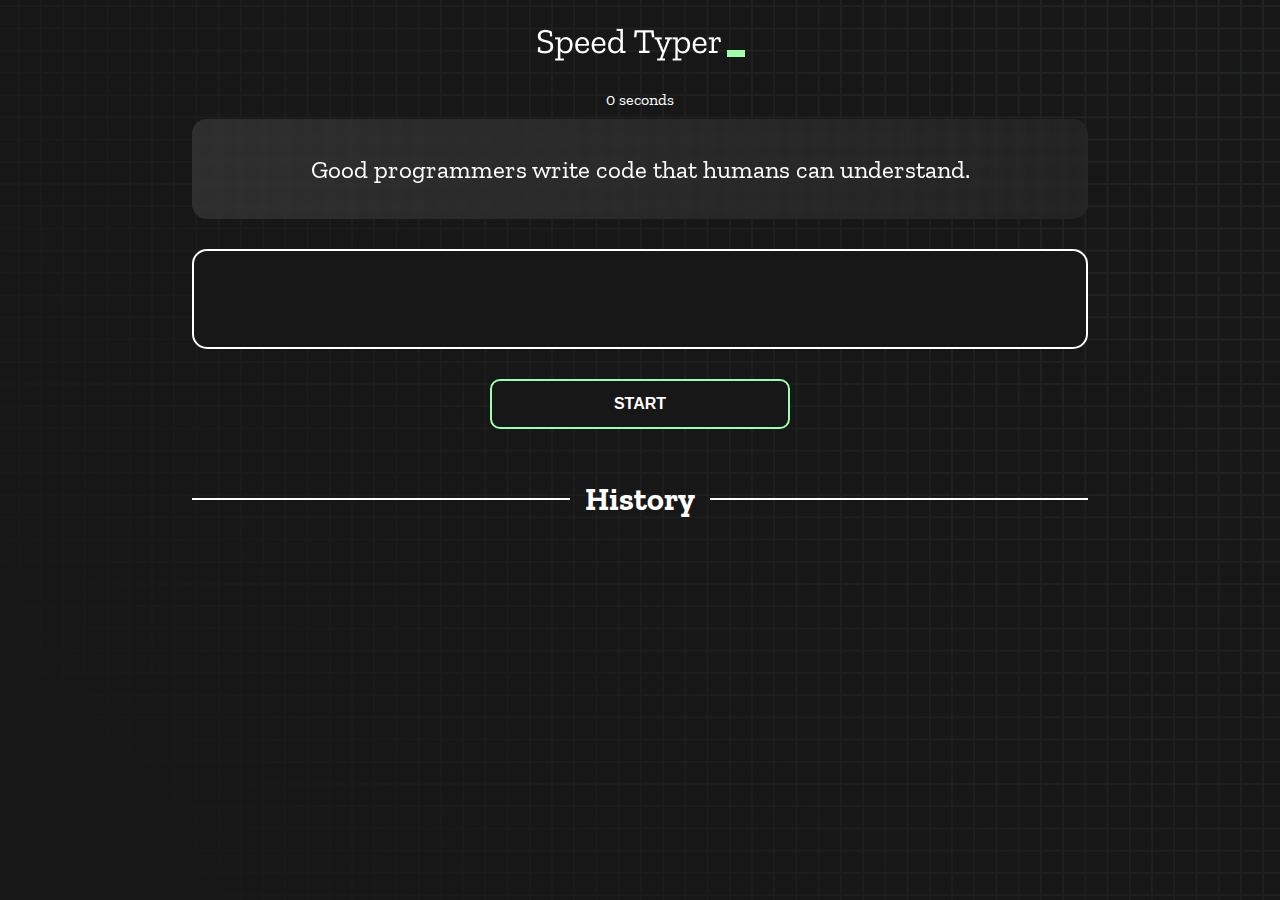
==== index.html @ 37e2efec "Initial commit" ====
<!DOCTYPE html>
<html lang="en">
  <head>
    <meta charset="UTF-8" />
    <meta http-equiv="X-UA-Compatible" content="IE=edge" />
    <meta name="viewport" content="width=device-width, initial-scale=1.0" />
    <title>Speed Monster</title>
    <link rel="stylesheet" href="styles.css" />
    <link rel="preconnect" href="https://fonts.googleapis.com" />
    <link rel="preconnect" href="https://fonts.gstatic.com" crossorigin />
    <link
      href="https://fonts.googleapis.com/css2?family=Zilla+Slab:wght@300;400;500&display=swap"
      rel="stylesheet"
    />
  </head>
  <body>
    <h1 class="title"><img src="./logo.png" /></h1>
    <div id="show-time">0 seconds</div>

    <div class="box-container">
      <div id="question"></div>

      <div id="display" class="inactive"></div>

      <div class="buttons">
        <button id="starts">START</button>
      </div>

      <div class="divider-container">
        <div class="line"></div>
        <h1 class="title2">History</h1>
        <div class="line"></div>
      </div>
      <div id="histories"></div>
    </div>

    <div id="countdown"></div>
    <div id="modal-background" class="hidden"></div>
    <div id="result" class="hidden"></div>

    <script src="./history.js"></script>
    <script src="./script.js"></script>
  </body>
</html>
---- styles.css ----
* {
  padding: 0;
  margin: 0;
  box-sizing: border-box;
}

body {
  background-image: url("./bg.png");
  background-size: cover;
  background-position: left top;
  font-family: "Zilla Slab", serif;
}

.box-container {
  width: 70%;
  margin: 0 auto;
}

#question {
  height: 100px;
  display: flex;
  align-items: center;
  justify-content: center;
  color: white;
  font-size: 25px;
  border-radius: 15px;
  background: rgb(255, 255, 255);
  background: linear-gradient(
    92.49deg,
    rgba(255, 255, 255, 0.1) 0.18%,
    rgba(255, 255, 255, 0.05) 99.85%
  );
  backdrop-filter: blur(5px);
  margin-bottom: 30px;
}

#display {
  height: 100px;
  display: flex;
  flex-wrap: wrap;
  align-items: center;
  padding-left: 5rem;
  color: white;
  font-size: 32px;
  background-color: #171717;
  border: 2px solid #9dffad;
  border-radius: 15px;
}

#countdown {
  position: fixed;
  height: 100vh;
  width: 100vw;
  background-color: rgba(0, 0, 0, 0.8);
  top: 0;
  left: 0;
  display: flex;
  align-items: center;
  justify-content: center;
  font-size: 3rem;
  color: white;
  display: none;
}
#result {
  position: fixed;
  top: 10%; 
  left: 10%;
  transform: translate(-50%, -50%);
  height: 250px;
  width: 400px;
  background-color: #171717;
  border-radius: 15px;
  border: 2px solid #9dffad;
  color: white;
  text-align: center;
  padding: 2rem;
}
#show-time{
  text-align: center;
  color: white;
  margin: 10px 0;
}

.green {
  color: #9dffad;
}
.red {
  color: #eb6565;
}
.bold {
  font-weight: 700;
}
.inactive {
  border: 2px solid white !important;
}
.hidden {
  display: none;
}
.title {
  text-align: center;
  color: white;
  margin: 20px 0;
}

.divider-container {
  height: 80px;
  display: flex;
  justify-content: center;
  align-items: center;
  gap: 15px;
  margin: 0 auto;
}

.line {
  height: 2px;
  background: white;
  width: 100%;
}

.title2 {
  color: white;
  display: block;
}

.buttons {
  display: flex;
  justify-content: center;
  margin: 30px 0;
}
button {
  padding: 10px 20px;
  border: none;
  font-size: 16px;
  font-weight: bold;
  width: 300px;
  height: 50px;
  color: white;
  background-color: #171717;
  border-radius: 10px;
  border: 2px solid #9dffad;
  cursor: pointer;
}

#histories {
  display: flex;
  flex-wrap: wrap;
  justify-content: space-around;
}

.card {
  width: 100%;
  height: 100%;
  padding: 50px;
  display: flex;
  justify-content: space-between;
  align-items: center;
  padding: 20px 30px;
  color: white;
  border-radius: 15px;
  background: rgb(255, 255, 255);
  background: linear-gradient(
    92.49deg,
    rgba(255, 255, 255, 0.1) 0.18%,
    rgba(255, 255, 255, 0.05) 99.85%
  );
  backdrop-filter: blur(5px);
  margin-bottom: 30px;
}

#modal-background {
  background: rgb(255, 255, 255);
  background: linear-gradient(
    92.49deg,
    rgba(255, 255, 255, 0.1) 0.18%,
    rgba(255, 255, 255, 0.05) 99.85%
  );
  backdrop-filter: blur(5px);
  height: 100vh;
  width: 100%;
  position: fixed;
  top: 0;
}

@media only screen and (max-width: 700px) {
  .box-container {
    padding: 0 20px;
    width: 100%;
  }
  .card {
    flex-direction: column;
  }
}
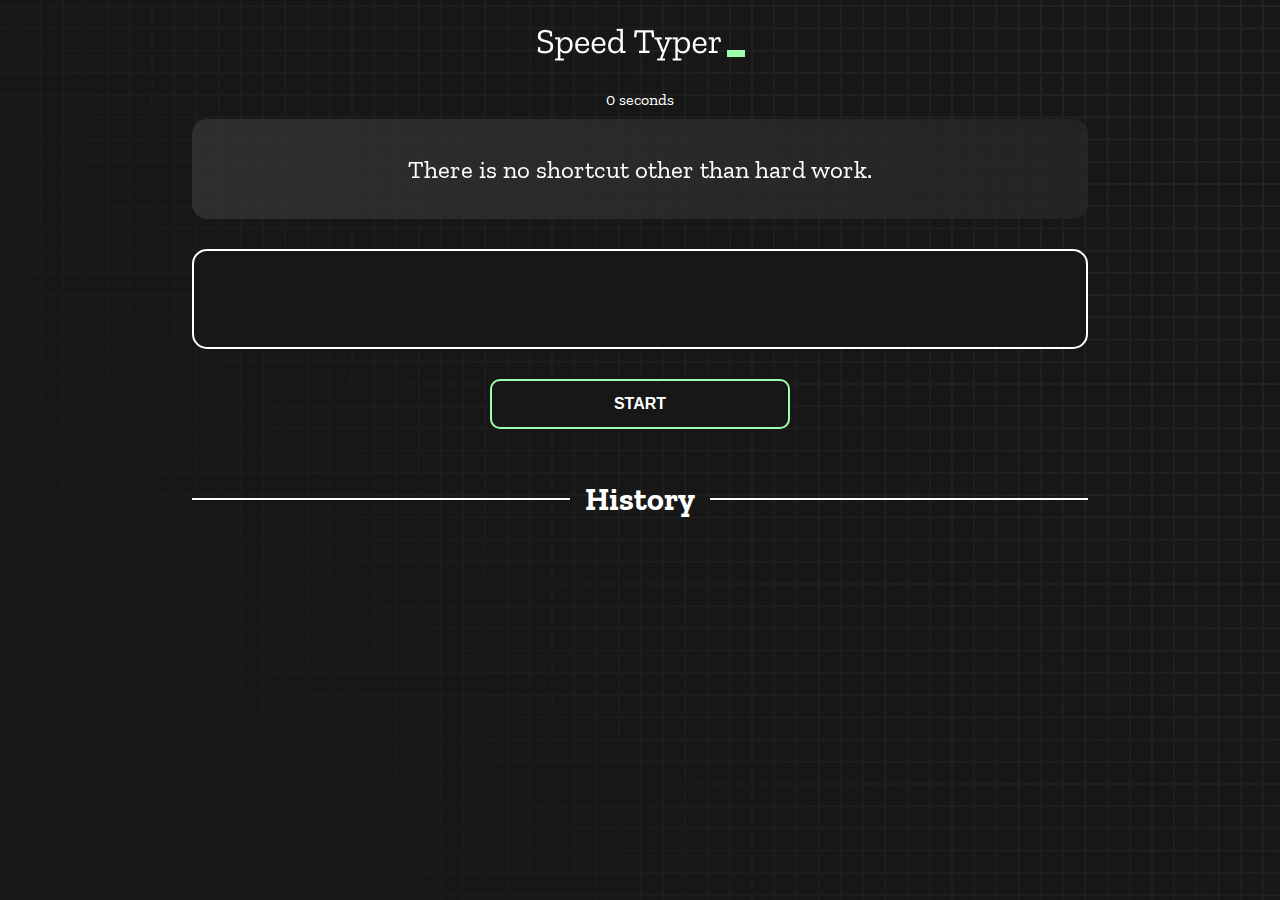
==== commit ddfc451d: "added" ====
--- a/index.html
+++ b/index.html
@@ -4,7 +4,7 @@
     <meta charset="UTF-8" />
     <meta http-equiv="X-UA-Compatible" content="IE=edge" />
     <meta name="viewport" content="width=device-width, initial-scale=1.0" />
-    <title>Speed Monster</title>
+    <title>Speed Typing Monster</title>
     <link rel="stylesheet" href="styles.css" />
     <link rel="preconnect" href="https://fonts.googleapis.com" />
     <link rel="preconnect" href="https://fonts.gstatic.com" crossorigin />
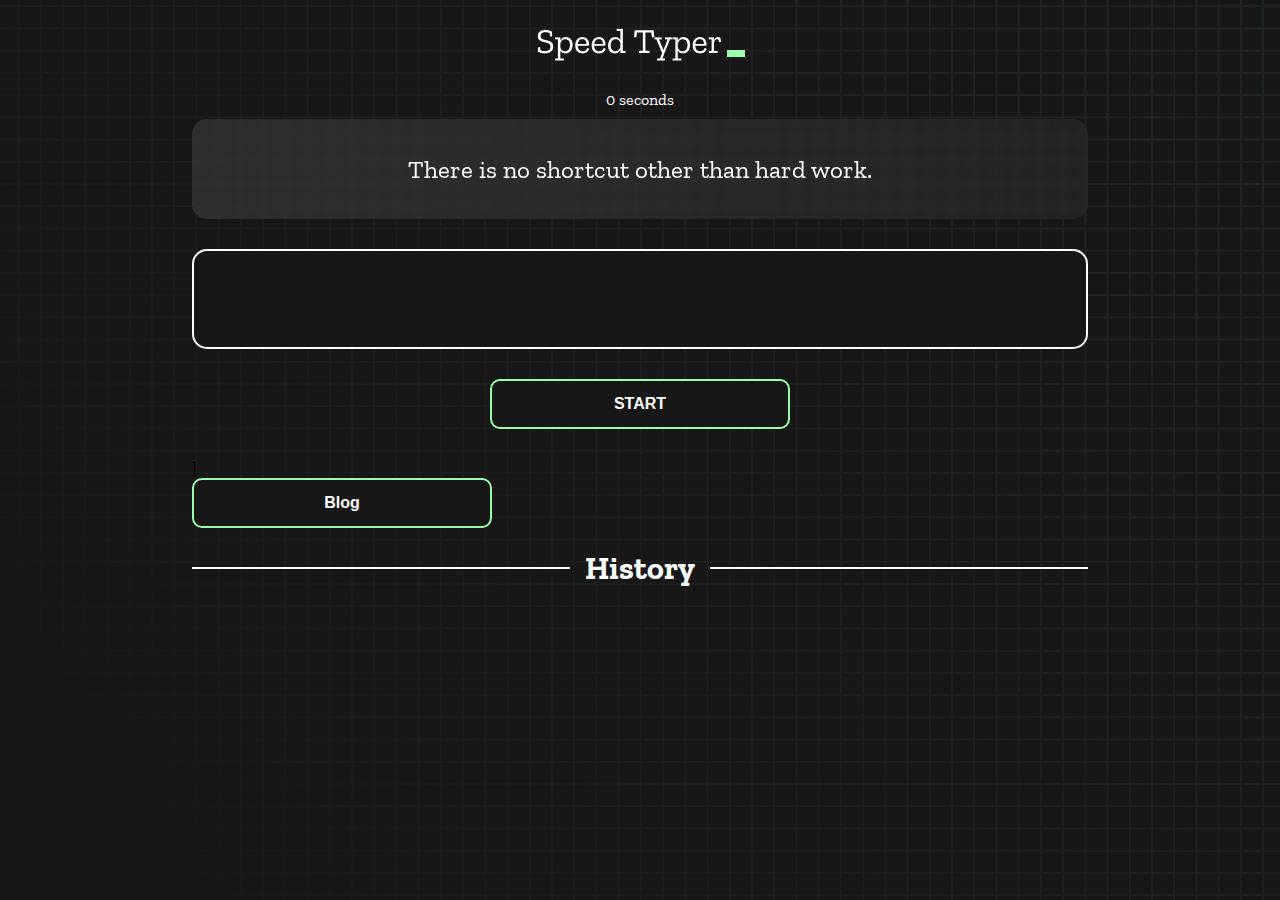
==== commit 45c85d02: "convert parseNumber" ====
--- a/index.html
+++ b/index.html
@@ -24,6 +24,9 @@
 
       <div class="buttons">
         <button id="starts">START</button>
+      </div>]
+      <div>
+        <button><a class="blog" href="./blog.html">Blog</a></button>
       </div>
 
       <div class="divider-container">
--- a/styles.css
+++ b/styles.css
@@ -62,10 +62,10 @@
   display: none;
 }
 #result {
-  position: fixed;
+  position:fixed;
   top: 10%; 
   left: 10%;
-  transform: translate(-50%, -50%);
+  transform: translate(75%, 50%);
   height: 250px;
   width: 400px;
   background-color: #171717;
@@ -75,6 +75,12 @@
   text-align: center;
   padding: 2rem;
 }
+
+.blog{
+  text-decoration: none;
+  color: white;
+  text-align: center;
+}
 #show-time{
   text-align: center;
   color: white;
@@ -95,6 +101,7 @@
 }
 .hidden {
   display: none;
+  
 }
 .title {
   text-align: center;
@@ -140,6 +147,13 @@
   border: 2px solid #9dffad;
   cursor: pointer;
 }
+#histories {
+  display: grid;
+  grid-template-columns: repeat(3,1fr);
+  gap: 15px;
+
+}
+
 
 #histories {
   display: flex;
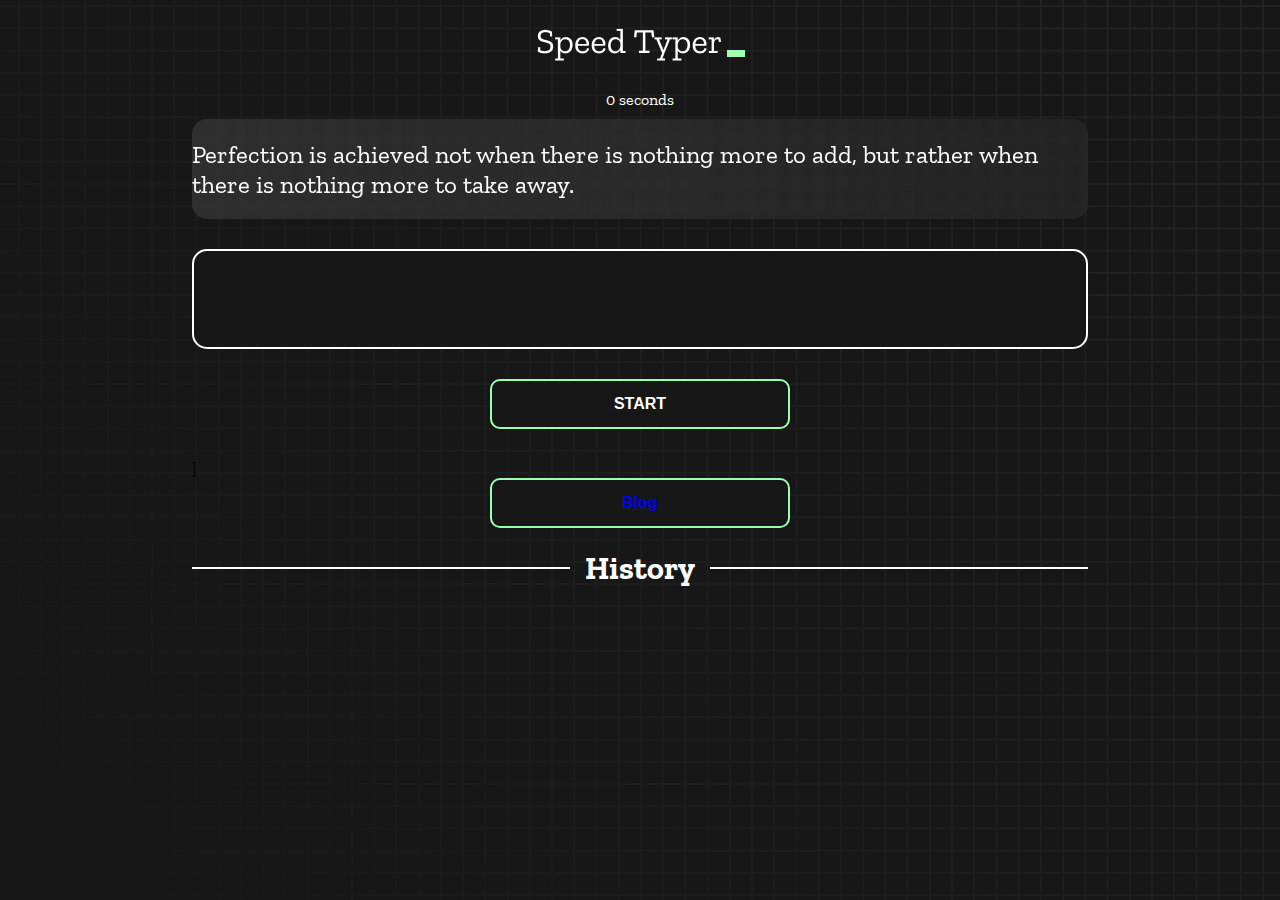
==== commit 45390e2c: "blog style" ====
--- a/index.html
+++ b/index.html
@@ -25,8 +25,8 @@
       <div class="buttons">
         <button id="starts">START</button>
       </div>]
-      <div>
-        <button><a class="blog" href="./blog.html">Blog</a></button>
+      <div class="blog">
+    <button><a href="./blog.html" target="_blank">Blog</a></button>
       </div>
 
       <div class="divider-container">
--- a/styles.css
+++ b/styles.css
@@ -80,6 +80,7 @@
   text-decoration: none;
   color: white;
   text-align: center;
+  /* margin: auto; */
 }
 #show-time{
   text-align: center;
@@ -150,22 +151,18 @@
 #histories {
   display: grid;
   grid-template-columns: repeat(3,1fr);
-  gap: 15px;
-
-}
-
-
-#histories {
-  display: flex;
-  flex-wrap: wrap;
-  justify-content: space-around;
-}
+  gap: 10px;
+
+}
+
+
+
 
 .card {
   width: 100%;
   height: 100%;
   padding: 50px;
-  display: flex;
+  
   justify-content: space-between;
   align-items: center;
   padding: 20px 30px;
@@ -199,8 +196,10 @@
   .box-container {
     padding: 0 20px;
     width: 100%;
+    grid-template-columns: 1;
   }
   .card {
     flex-direction: column;
+    
   }
 }
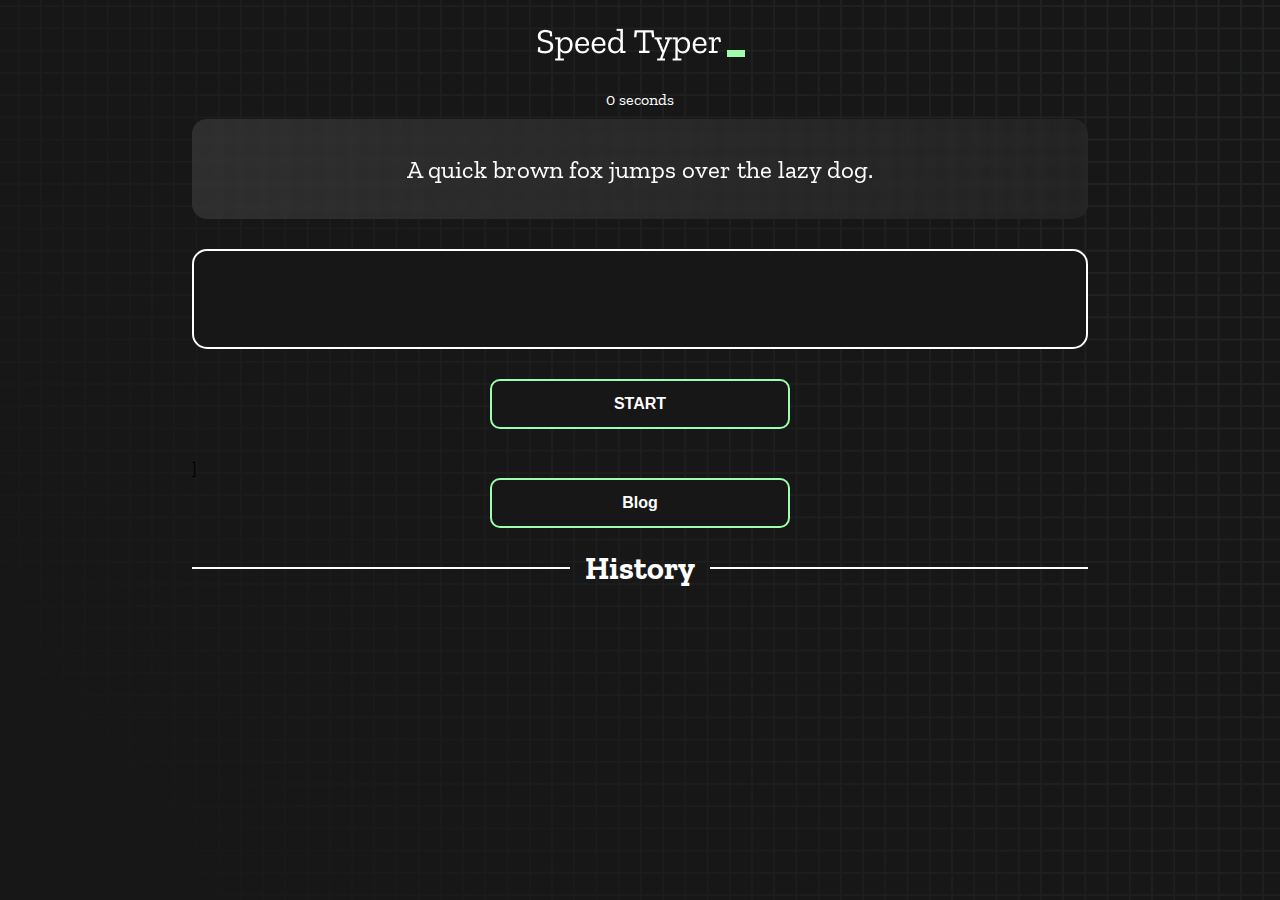
==== commit d7c777c2: "style update" ====
--- a/index.html
+++ b/index.html
@@ -26,7 +26,7 @@
         <button id="starts">START</button>
       </div>]
       <div class="blog">
-    <button><a href="./blog.html" target="_blank">Blog</a></button>
+    <button><a class="blog-item" href="./blog.html" target="_blank">Blog</a></button>
       </div>
 
       <div class="divider-container">
--- a/styles.css
+++ b/styles.css
@@ -77,10 +77,12 @@
 }
 
 .blog{
+  text-align: center;
+}
+.blog-item{
   text-decoration: none;
-  color: white;
-  text-align: center;
-  /* margin: auto; */
+    color: white;
+    
 }
 #show-time{
   text-align: center;
@@ -202,4 +204,10 @@
     flex-direction: column;
     
   }
-}
+  /* small device  */
+    @media only screen and (max-width: 600px) {
+      #histories {
+          grid-template-columns: auto;
+      }
+    }
+}
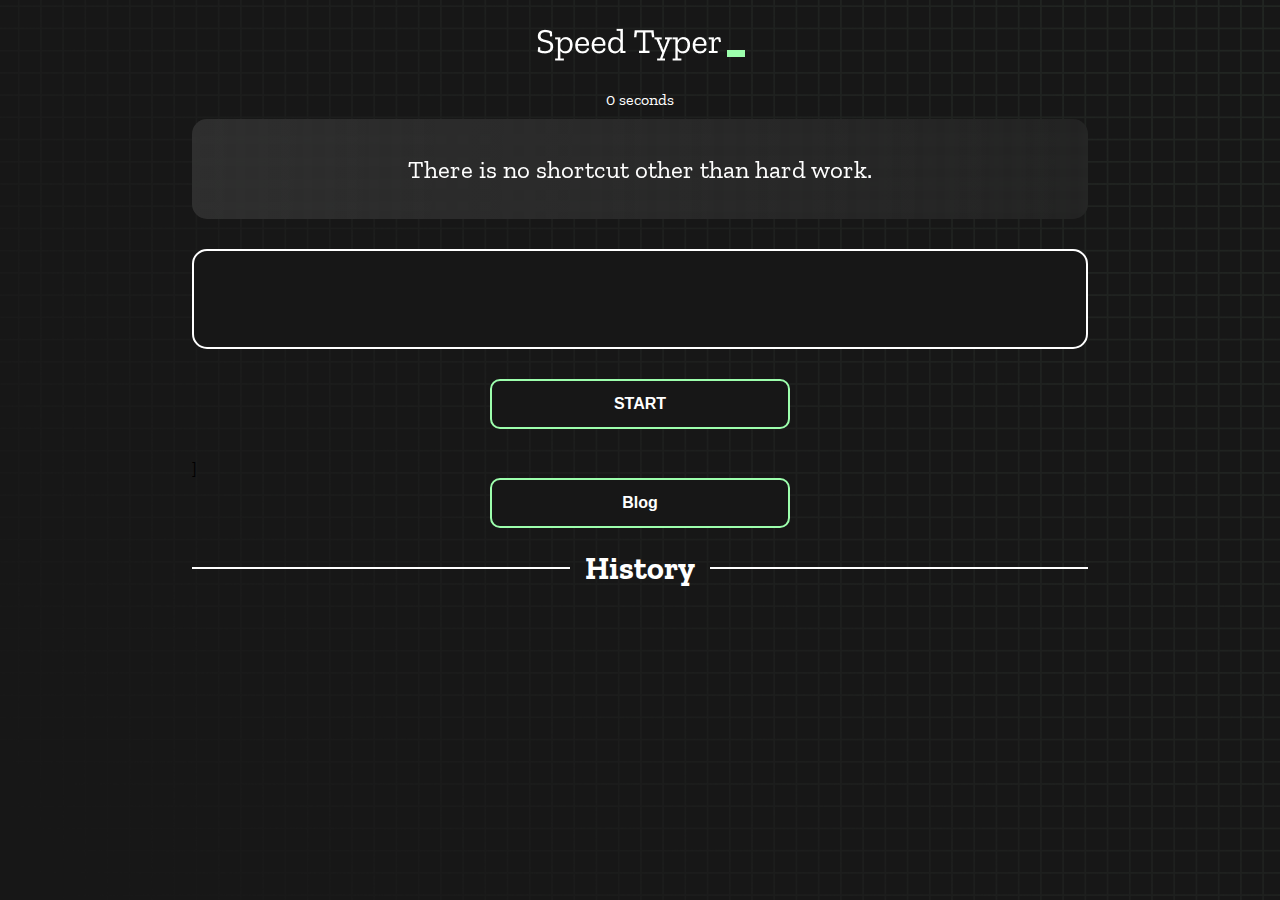
==== commit 87fa33dd: "update" ====
--- a/index.html
+++ b/index.html
@@ -40,7 +40,7 @@
     <div id="countdown"></div>
     <div id="modal-background" class="hidden"></div>
     <div id="result" class="hidden"></div>
-
+      <!-- JavaScript link  -->
     <script src="./history.js"></script>
     <script src="./script.js"></script>
   </body>
--- a/styles.css
+++ b/styles.css
@@ -154,12 +154,7 @@
   display: grid;
   grid-template-columns: repeat(3,1fr);
   gap: 10px;
-
-}
-
-
-
-
+}
 .card {
   width: 100%;
   height: 100%;
